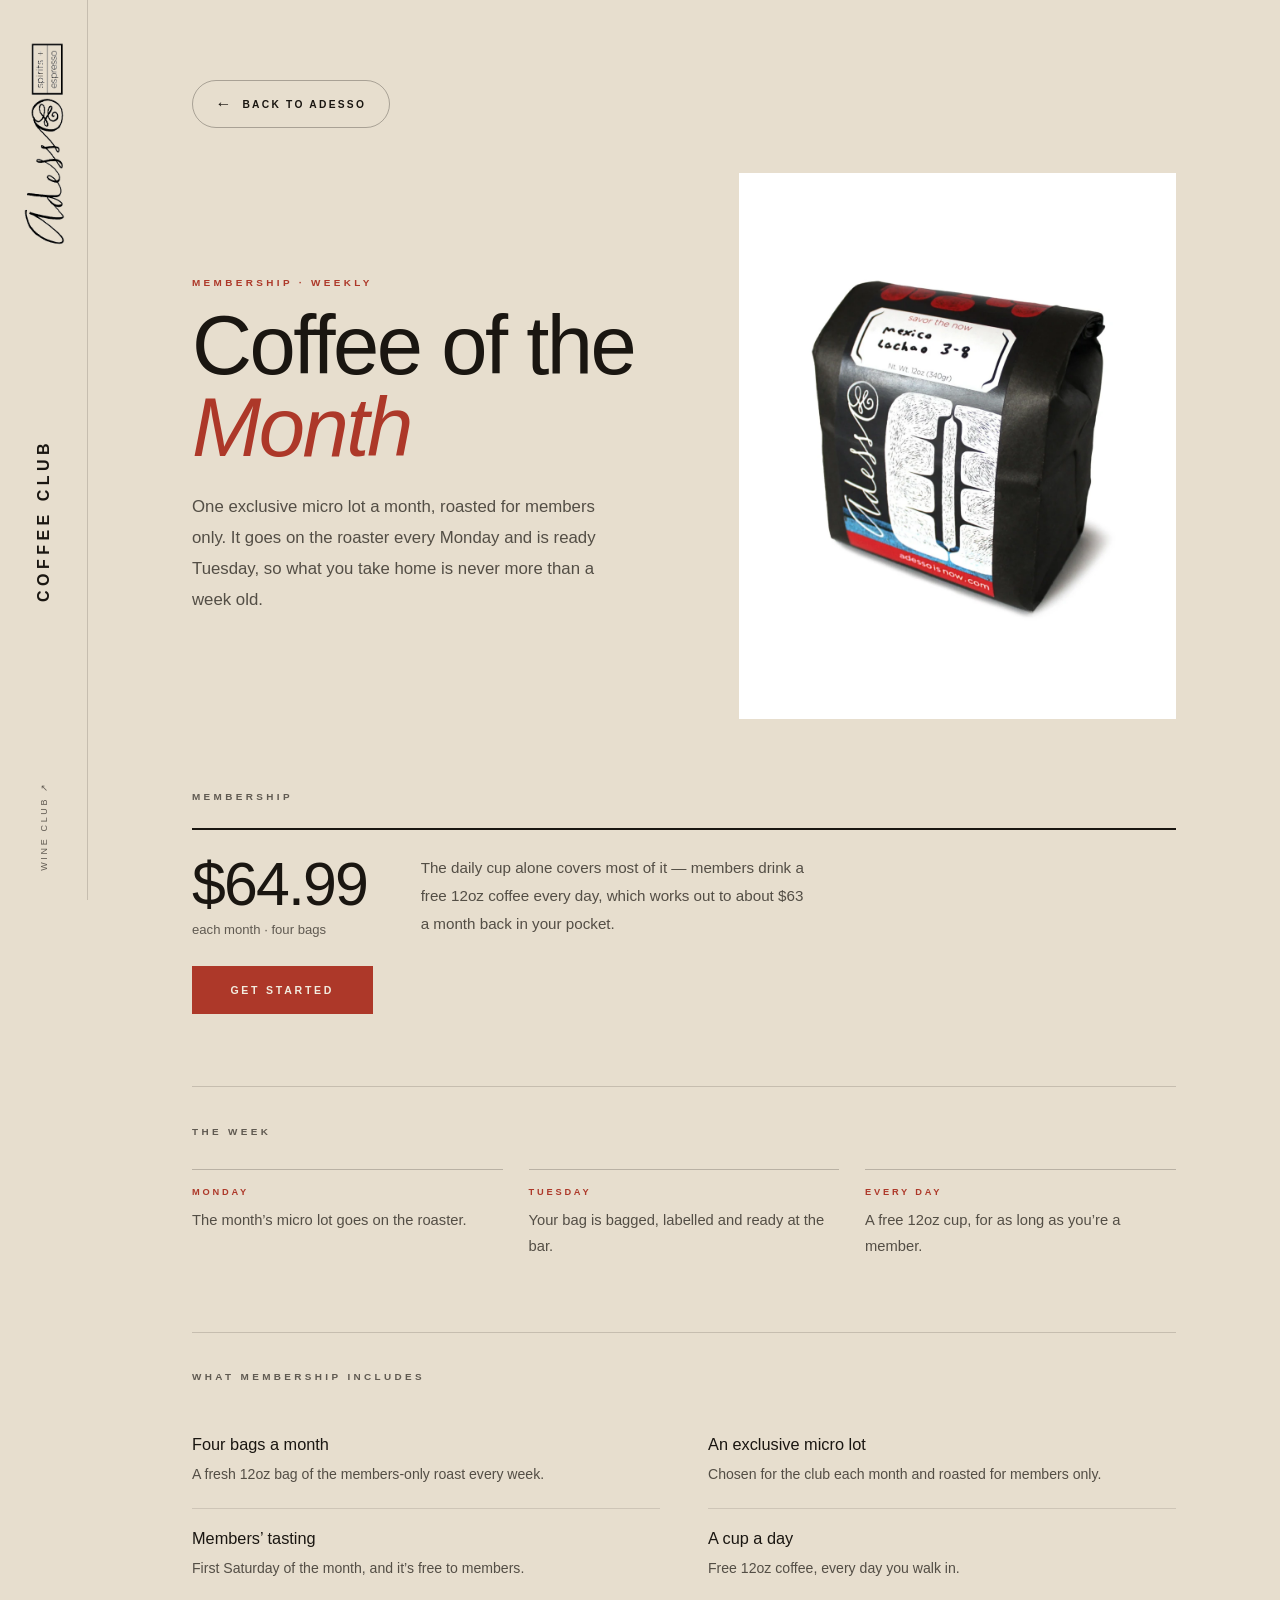
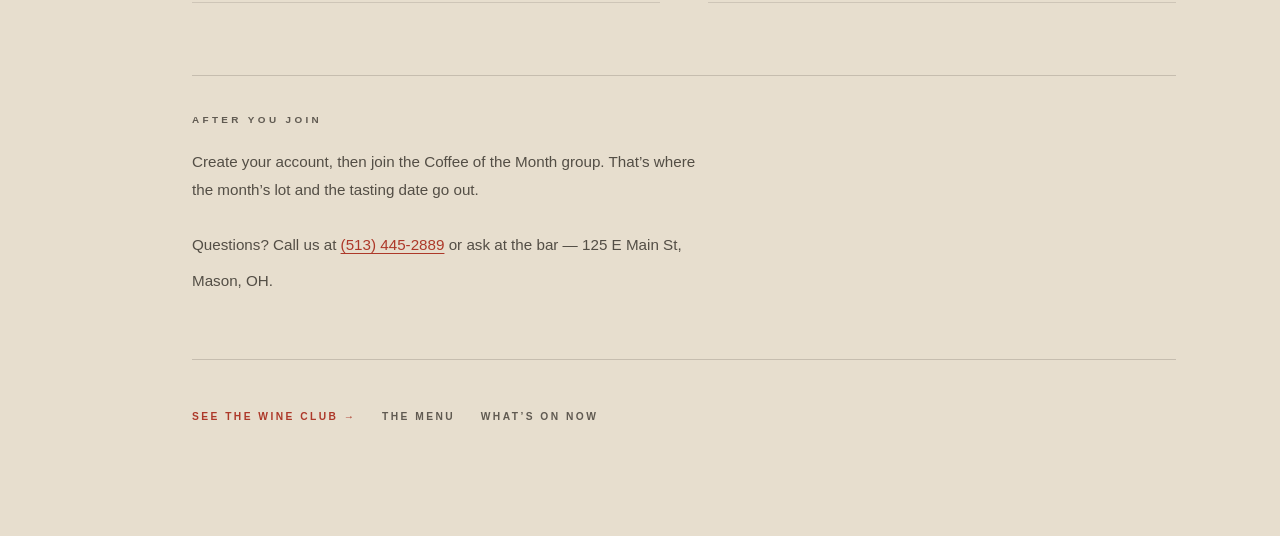
==== coffeeclub.html @ d61355c2 "Add Wine Club and Coffee Club, nav Bar -> Clubs Both clubs exist on the old Wix site but were missin" ====
<!doctype html>
<html lang="en">
<head>
<meta charset="utf-8">
<meta name="viewport" content="width=device-width, initial-scale=1">
<title>Coffee of the Month Club — Fresh Roast Weekly | Adesso Spirits + Espresso, Mason OH</title>
<meta name="description" content="Join the Adesso Coffee of the Month Club in Mason, Ohio. An exclusive micro lot each month, four freshly roasted bags, a members-only tasting, and a free 12oz cup every day. $64.99 a month.">
<link rel="canonical" href="https://adesso-site.pages.dev/coffeeclub">
<meta property="og:title" content="Coffee of the Month Club — Adesso Spirits + Espresso">
<meta property="og:description" content="An exclusive micro lot each month, roasted Mondays, plus a free 12oz cup every day you come in. Mason, Ohio.">
<meta property="og:type" content="website">
<meta property="og:url" content="https://adesso-site.pages.dev/coffeeclub">
<meta property="og:image" content="https://adesso-site.pages.dev/assets/coffee-club-bag.webp">
<meta property="og:site_name" content="Adesso Spirits + Espresso">
<meta property="og:locale" content="en_US">
<meta name="twitter:card" content="summary_large_image">
<meta name="twitter:title" content="Coffee of the Month Club — Adesso Spirits + Espresso">
<meta name="twitter:description" content="An exclusive micro lot each month, roasted Mondays, plus a free 12oz cup every day you come in. Mason, Ohio.">
<meta name="twitter:image" content="https://adesso-site.pages.dev/assets/coffee-club-bag.webp">
<link rel="icon" href="/favicon.ico" sizes="any">
<link rel="icon" type="image/png" sizes="32x32" href="/assets/favicon-32.png">
<script type="application/ld+json">
{
  "@context": "https://schema.org",
  "@graph": [
    {
      "@type": "WebPage",
      "@id": "https://adesso-site.pages.dev/coffeeclub#webpage",
      "url": "https://adesso-site.pages.dev/coffeeclub",
      "name": "Coffee of the Month Club — Adesso Spirits + Espresso",
      "description": "An exclusive micro lot each month, four freshly roasted bags, a members-only tasting, and a free 12oz cup of coffee every day.",
      "isPartOf": { "@id": "https://adesso-site.pages.dev/#website" },
      "about": { "@id": "https://adesso-site.pages.dev/#business" },
      "inLanguage": "en-US",
      "breadcrumb": { "@id": "https://adesso-site.pages.dev/coffeeclub#breadcrumb" }
    },
    {
      "@type": "BreadcrumbList",
      "@id": "https://adesso-site.pages.dev/coffeeclub#breadcrumb",
      "itemListElement": [
        { "@type": "ListItem", "position": 1, "name": "Home", "item": "https://adesso-site.pages.dev/" },
        { "@type": "ListItem", "position": 2, "name": "Coffee Club", "item": "https://adesso-site.pages.dev/coffeeclub" }
      ]
    },
    {
      "@type": "Product",
      "@id": "https://adesso-site.pages.dev/coffeeclub#product",
      "name": "Adesso Coffee of the Month Club",
      "description": "A monthly coffee membership at Adesso Spirits + Espresso in Mason, Ohio. An exclusive members-only micro lot each month, roasted every Monday and collected Tuesdays, four bags a month, a members-only tasting on the first Saturday, and a free 12oz cup of coffee every day.",
      "image": "https://adesso-site.pages.dev/assets/coffee-club-bag.webp",
      "brand": { "@id": "https://adesso-site.pages.dev/#business" },
      "offers": {
        "@type": "Offer",
        "name": "Coffee of the Month Club",
        "price": "64.99",
        "priceCurrency": "USD",
        "url": "https://square.link/u/p1awb0P3",
        "availability": "https://schema.org/InStock"
      }
    }
  ]
}
</script>
<style>
*,*::before,*::after{box-sizing:border-box;margin:0;padding:0}
html{scroll-behavior:smooth}
body{background:#e7dece;color:#1a1611;font-family:"Helvetica Neue",Helvetica,Arial,sans-serif;font-weight:300;-webkit-font-smoothing:antialiased}
a{color:#ad3829;text-decoration:none}a:hover{color:#8f2c22}
p a{text-decoration:underline;text-underline-offset:.18em}
img{max-width:100%;display:block}
.brandmark{max-width:none !important;width:auto !important;flex:0 0 auto}
::selection{background:#ad3829;color:#f2ecdf}
.cl-main{margin-left:88px}
.cl-topbar{display:none}
.cl-hero{display:grid;grid-template-columns:1.05fr .95fr;gap:4rem;align-items:center}
.cl-facts{display:grid;grid-template-columns:1fr 1fr;gap:0 3rem}
.cl-week{display:grid;grid-template-columns:repeat(3,1fr);gap:1.6rem}
.cl-buy{display:grid}
@media(max-width:900px){
  .cl-rail{display:none !important}
  .cl-main{margin-left:0 !important;padding-top:60px}
  .cl-topbar{display:flex !important}
  .cl-pad{padding:2.5rem 1.4rem 4rem !important}
  .cl-hero{grid-template-columns:1fr !important;gap:2.4rem !important}
  .cl-facts{grid-template-columns:1fr !important}
  .cl-week{grid-template-columns:1fr !important;gap:1.1rem !important}
  .cl-buy{grid-template-columns:1fr !important;gap:1.6rem !important}
  .cl-h1{font-size:clamp(2.8rem,14vw,4.2rem) !important}
}
@media(prefers-reduced-motion:reduce){*{animation:none !important;transition:none !important}}
</style>
</head>
<body>
<div style="position:relative;min-height:100vh;">

<aside class="cl-rail" style="position:fixed;top:0;left:0;bottom:0;width:88px;z-index:150;background:#e7dece;border-right:1px solid rgba(26,22,17,.16);display:flex;flex-direction:column;align-items:center;justify-content:space-between;padding:1.8rem 0;">
  <a href="/" aria-label="Adesso home" style="flex:0 0 auto;display:flex;align-items:center;justify-content:center;height:230px;overflow:hidden;">
    <img class="brandmark" src="/assets/wordmark-script.gif" alt="Adesso" width="510" height="105" style="height:42px;transform:rotate(-90deg);">
  </a>
  <span style="writing-mode:vertical-rl;transform:rotate(180deg);font-size:1rem;letter-spacing:.28em;text-transform:uppercase;font-weight:600;color:#1a1611;">Coffee Club</span>
  <a href="/wineclub" style="writing-mode:vertical-rl;transform:rotate(180deg);font-size:.56rem;letter-spacing:.3em;text-transform:uppercase;color:rgba(26,22,17,.66);">Wine Club &nearr;</a>
</aside>

<div class="cl-topbar" style="position:fixed;top:0;left:0;right:0;z-index:150;background:rgba(231,222,206,.96);backdrop-filter:blur(12px);border-bottom:1px solid rgba(26,22,17,.14);align-items:center;justify-content:space-between;padding:.9rem 1.4rem;height:60px;">
  <a href="/" aria-label="Adesso home" style="display:inline-flex;align-items:center;min-height:44px;"><img class="brandmark" src="/assets/wordmark-script.gif" alt="Adesso" width="510" height="105" style="height:30px;"></a>
  <a href="/wineclub" style="font-size:.6rem;letter-spacing:.2em;text-transform:uppercase;border:1px solid rgba(26,22,17,.28);border-radius:999px;padding:.6rem .9rem;color:#1a1611;display:inline-flex;align-items:center;min-height:44px;">Wine Club</a>
</div>

<main class="cl-main">
  <div class="cl-pad" style="max-width:1080px;margin:0 auto;padding:5rem 3rem 6rem;">

    <a href="/#clubs" style="display:inline-flex;align-items:center;gap:.55rem;font-size:.64rem;letter-spacing:.22em;text-transform:uppercase;font-weight:600;border:1px solid rgba(26,22,17,.3);border-radius:999px;padding:.72rem 1.4rem;color:#1a1611;margin-bottom:2.8rem;min-height:48px;"><span style="font-size:1rem;line-height:1;">&larr;</span> Back to Adesso</a>

    <div class="cl-hero" style="margin-bottom:4.5rem;">
      <header>
        <p style="font-size:.62rem;letter-spacing:.34em;text-transform:uppercase;color:#ad3829;font-weight:600;margin-bottom:1.1rem;">Membership &middot; Weekly</p>
        <h1 class="cl-h1" style="font-weight:400;font-size:clamp(3rem,7vw,5.2rem);line-height:.98;letter-spacing:-.03em;margin-bottom:1.4rem;">Coffee of the <span style="font-style:italic;color:#ad3829;">Month</span></h1>
        <p style="font-size:1.05rem;line-height:1.85;color:rgba(26,22,17,.72);max-width:46ch;">One exclusive micro lot a month, roasted for members only. It goes on the roaster every Monday and is ready Tuesday, so what you take home is never more than a week old.</p>
      </header>
      <div style="aspect-ratio:4/5;background:#ffffff;display:flex;align-items:center;justify-content:center;padding:2rem;">
        <img src="/assets/coffee-club-bag.webp" width="900" height="900" decoding="async" alt="Adesso members-only 12oz coffee bag, hand-labelled Mexico Lachao 3-8" style="width:100%;height:auto;object-fit:contain;">
      </div>
    </div>

    <section aria-labelledby="join" style="margin-bottom:4.5rem;">
      <h2 id="join" style="font-size:.62rem;letter-spacing:.34em;text-transform:uppercase;color:rgba(26,22,17,.66);font-weight:600;margin-bottom:1.6rem;">Membership</h2>
      <div class="cl-buy" style="border-top:2px solid #1a1611;padding-top:1.5rem;display:grid;grid-template-columns:auto minmax(0,1fr);gap:3rem;align-items:start;">
        <div>
          <p style="font-family:'Helvetica Neue',Helvetica,Arial,sans-serif;font-weight:300;font-size:clamp(2.6rem,5.5vw,3.8rem);line-height:1;letter-spacing:-.03em;margin-bottom:.5rem;">$64.99</p>
          <p style="font-size:.82rem;color:rgba(26,22,17,.66);margin-bottom:1.8rem;">each month &middot; four bags</p>
          <a href="https://square.link/u/p1awb0P3" target="_blank" rel="noopener" style="display:inline-flex;align-items:center;justify-content:center;background:#ad3829;color:#f2ecdf;font-size:.66rem;font-weight:600;letter-spacing:.26em;text-transform:uppercase;padding:1.1rem 2.4rem;min-height:48px;transition:background .25s ease;">Get started</a>
        </div>
        <p style="font-size:.95rem;line-height:1.85;color:rgba(26,22,17,.72);max-width:46ch;">The daily cup alone covers most of it &mdash; members drink a free 12oz coffee every day, which works out to about $63 a month back in your pocket.</p>
      </div>
    </section>

    <section aria-labelledby="rhythm" style="margin-bottom:4.5rem;border-top:1px solid rgba(26,22,17,.16);padding-top:2.4rem;">
      <h2 id="rhythm" style="font-size:.62rem;letter-spacing:.34em;text-transform:uppercase;color:rgba(26,22,17,.66);font-weight:600;margin-bottom:2rem;">The week</h2>
      <div class="cl-week">
        <div style="border-top:1px solid rgba(26,22,17,.22);padding-top:1.1rem;">
          <p style="font-size:.58rem;letter-spacing:.3em;text-transform:uppercase;color:#ad3829;font-weight:600;margin-bottom:.7rem;">Monday</p>
          <p style="font-size:.92rem;line-height:1.75;color:rgba(26,22,17,.72);">The month&rsquo;s micro lot goes on the roaster.</p>
        </div>
        <div style="border-top:1px solid rgba(26,22,17,.22);padding-top:1.1rem;">
          <p style="font-size:.58rem;letter-spacing:.3em;text-transform:uppercase;color:#ad3829;font-weight:600;margin-bottom:.7rem;">Tuesday</p>
          <p style="font-size:.92rem;line-height:1.75;color:rgba(26,22,17,.72);">Your bag is bagged, labelled and ready at the bar.</p>
        </div>
        <div style="border-top:1px solid rgba(26,22,17,.22);padding-top:1.1rem;">
          <p style="font-size:.58rem;letter-spacing:.3em;text-transform:uppercase;color:#ad3829;font-weight:600;margin-bottom:.7rem;">Every day</p>
          <p style="font-size:.92rem;line-height:1.75;color:rgba(26,22,17,.72);">A free 12oz cup, for as long as you&rsquo;re a member.</p>
        </div>
      </div>
    </section>

    <section aria-labelledby="included" style="margin-bottom:4.5rem;border-top:1px solid rgba(26,22,17,.16);padding-top:2.4rem;">
      <h2 id="included" style="font-size:.62rem;letter-spacing:.34em;text-transform:uppercase;color:rgba(26,22,17,.66);font-weight:600;margin-bottom:2rem;">What membership includes</h2>
      <div class="cl-facts">
        <div style="padding:1.3rem 0;border-bottom:1px solid rgba(26,22,17,.12);">
          <h3 style="font-weight:500;font-size:1.02rem;margin-bottom:.5rem;">Four bags a month</h3>
          <p style="font-size:.88rem;line-height:1.75;color:rgba(26,22,17,.72);">A fresh 12oz bag of the members-only roast every week.</p>
        </div>
        <div style="padding:1.3rem 0;border-bottom:1px solid rgba(26,22,17,.12);">
          <h3 style="font-weight:500;font-size:1.02rem;margin-bottom:.5rem;">An exclusive micro lot</h3>
          <p style="font-size:.88rem;line-height:1.75;color:rgba(26,22,17,.72);">Chosen for the club each month and roasted for members only.</p>
        </div>
        <div style="padding:1.3rem 0;border-bottom:1px solid rgba(26,22,17,.12);">
          <h3 style="font-weight:500;font-size:1.02rem;margin-bottom:.5rem;">Members&rsquo; tasting</h3>
          <p style="font-size:.88rem;line-height:1.75;color:rgba(26,22,17,.72);">First Saturday of the month, and it&rsquo;s free to members.</p>
        </div>
        <div style="padding:1.3rem 0;border-bottom:1px solid rgba(26,22,17,.12);">
          <h3 style="font-weight:500;font-size:1.02rem;margin-bottom:.5rem;">A cup a day</h3>
          <p style="font-size:.88rem;line-height:1.75;color:rgba(26,22,17,.72);">Free 12oz coffee, every day you walk in.</p>
        </div>
      </div>
    </section>

    <section aria-labelledby="howto" style="border-top:1px solid rgba(26,22,17,.16);padding-top:2.4rem;">
      <h2 id="howto" style="font-size:.62rem;letter-spacing:.34em;text-transform:uppercase;color:rgba(26,22,17,.66);font-weight:600;margin-bottom:1.4rem;">After you join</h2>
      <p style="font-size:.95rem;line-height:1.85;color:rgba(26,22,17,.72);max-width:60ch;margin-bottom:1.2rem;">Create your account, then join the Coffee of the Month group. That&rsquo;s where the month&rsquo;s lot and the tasting date go out.</p>
      <p style="font-size:.95rem;line-height:1.85;color:rgba(26,22,17,.72);max-width:60ch;">Questions? Call us at <a href="tel:+15134452889" style="display:inline-block;padding:.5rem 0;">(513) 445-2889</a> or ask at the bar &mdash; 125 E Main St, Mason, OH.</p>
    </section>

    <footer style="margin-top:4rem;border-top:1px solid rgba(26,22,17,.16);padding-top:2rem;display:flex;gap:1.6rem;flex-wrap:wrap;">
      <a href="/wineclub" style="font-size:.64rem;letter-spacing:.24em;text-transform:uppercase;font-weight:600;display:inline-flex;align-items:center;min-height:48px;">See the Wine Club &rarr;</a>
      <a href="/menu" style="font-size:.64rem;letter-spacing:.24em;text-transform:uppercase;font-weight:600;color:rgba(26,22,17,.66);display:inline-flex;align-items:center;min-height:48px;">The menu</a>
      <a href="/live" style="font-size:.64rem;letter-spacing:.24em;text-transform:uppercase;font-weight:600;color:rgba(26,22,17,.66);display:inline-flex;align-items:center;min-height:48px;">What&rsquo;s on now</a>
    </footer>

  </div>
</main>
</div>
</body>
</html>
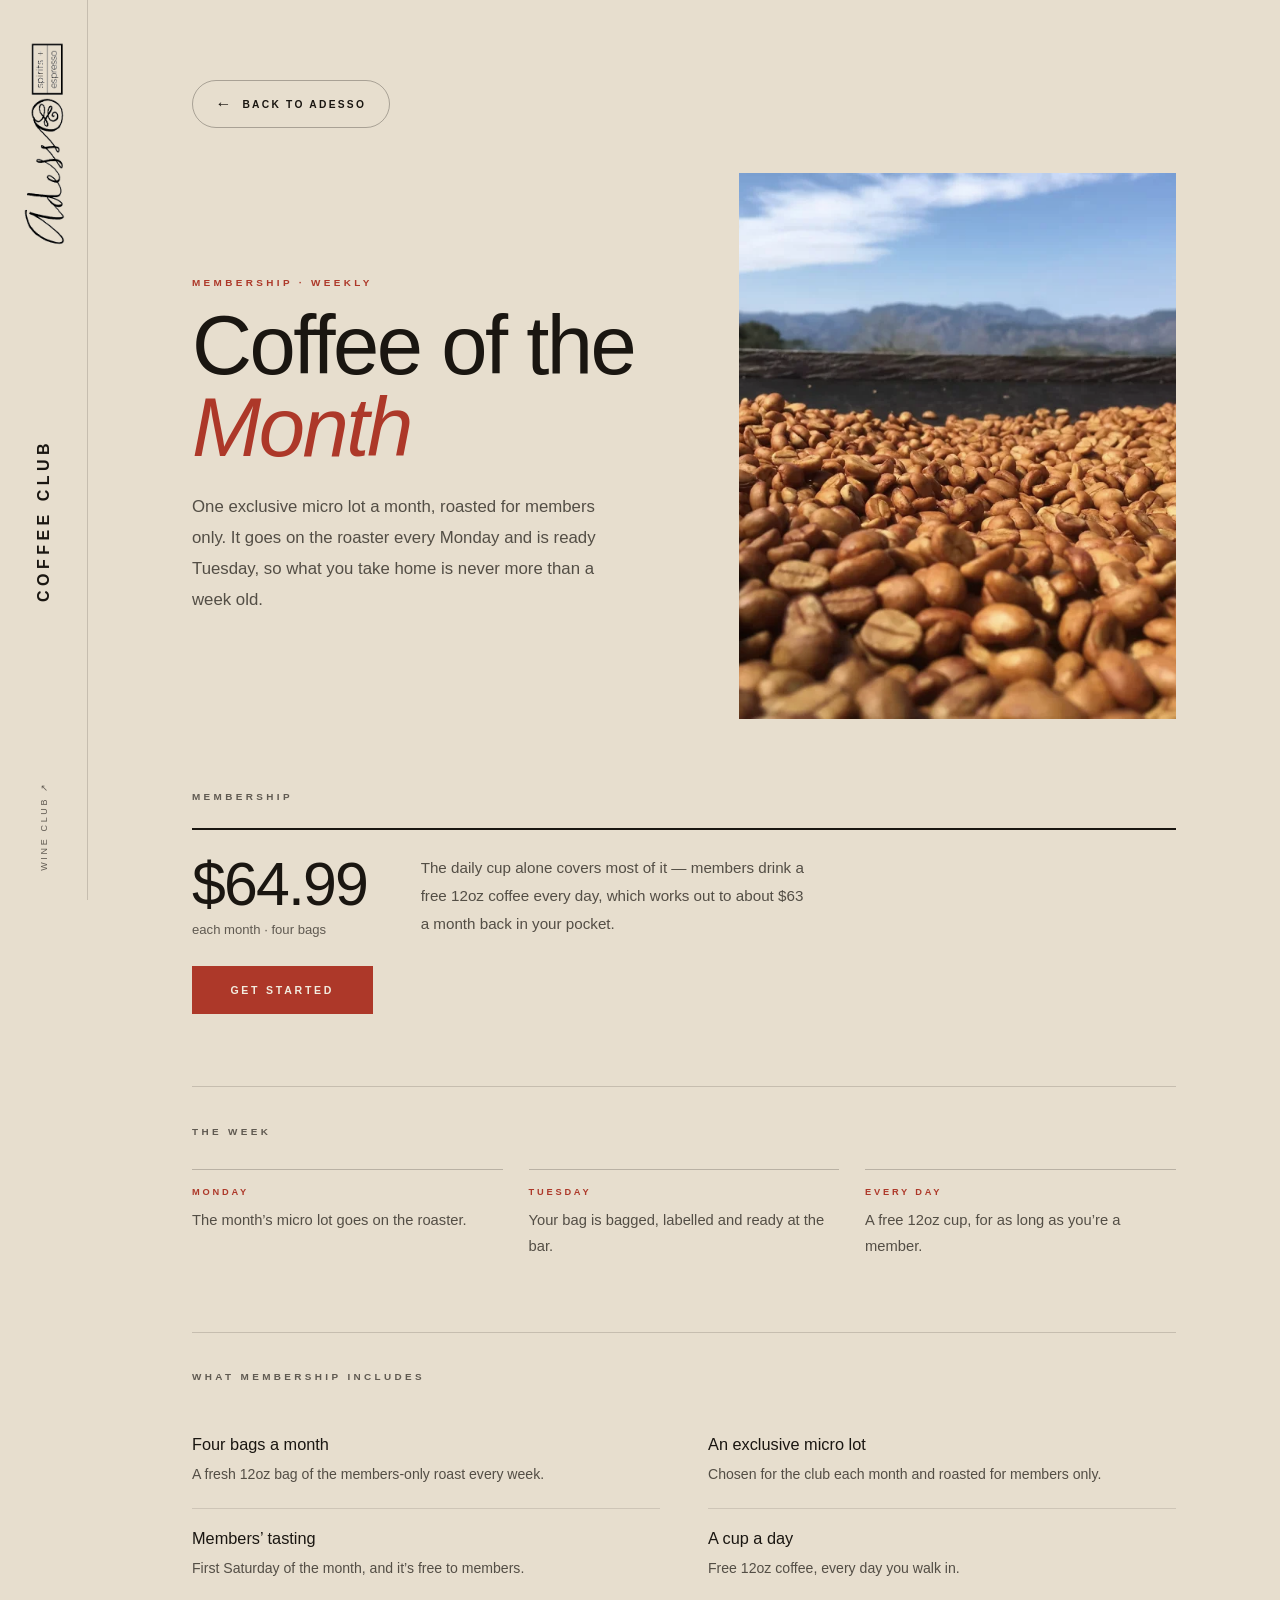
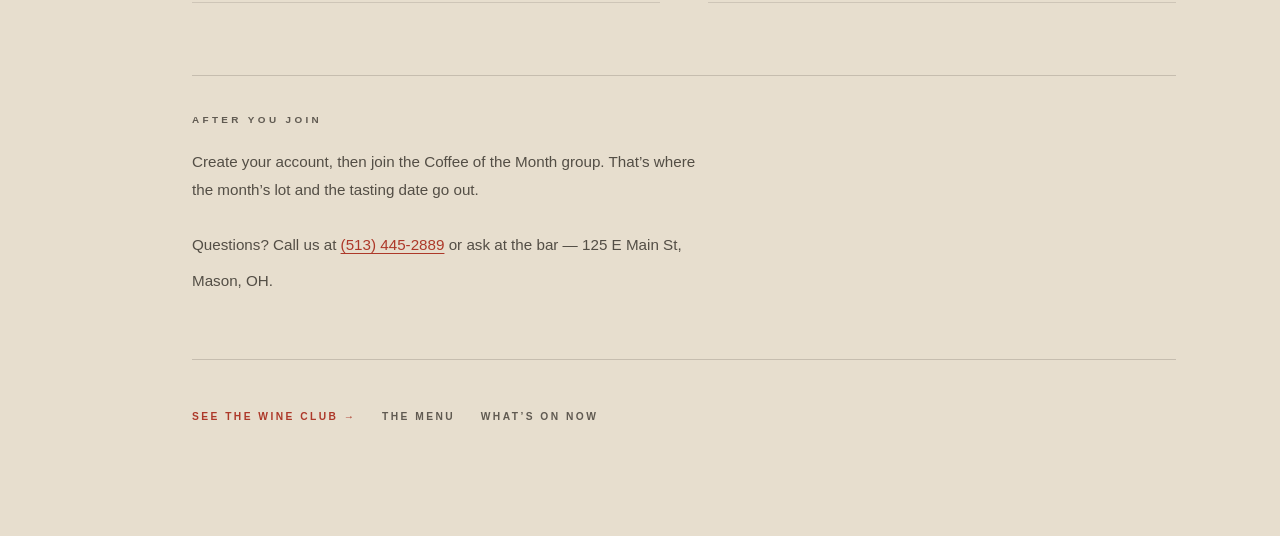
==== commit 5747a25e: "Use the origin drying-patio photo for the Coffee Club Chuck supplied IMG_6537: beans drying in the s" ====
--- a/coffeeclub.html
+++ b/coffeeclub.html
@@ -10,13 +10,13 @@
 <meta property="og:description" content="An exclusive micro lot each month, roasted Mondays, plus a free 12oz cup every day you come in. Mason, Ohio.">
 <meta property="og:type" content="website">
 <meta property="og:url" content="https://adesso-site.pages.dev/coffeeclub">
-<meta property="og:image" content="https://adesso-site.pages.dev/assets/coffee-club-bag.webp">
+<meta property="og:image" content="https://adesso-site.pages.dev/assets/coffee-club-1064.webp">
 <meta property="og:site_name" content="Adesso Spirits + Espresso">
 <meta property="og:locale" content="en_US">
 <meta name="twitter:card" content="summary_large_image">
 <meta name="twitter:title" content="Coffee of the Month Club — Adesso Spirits + Espresso">
 <meta name="twitter:description" content="An exclusive micro lot each month, roasted Mondays, plus a free 12oz cup every day you come in. Mason, Ohio.">
-<meta name="twitter:image" content="https://adesso-site.pages.dev/assets/coffee-club-bag.webp">
+<meta name="twitter:image" content="https://adesso-site.pages.dev/assets/coffee-club-1064.webp">
 <link rel="icon" href="/favicon.ico" sizes="any">
 <link rel="icon" type="image/png" sizes="32x32" href="/assets/favicon-32.png">
 <script type="application/ld+json">
@@ -47,7 +47,7 @@
       "@id": "https://adesso-site.pages.dev/coffeeclub#product",
       "name": "Adesso Coffee of the Month Club",
       "description": "A monthly coffee membership at Adesso Spirits + Espresso in Mason, Ohio. An exclusive members-only micro lot each month, roasted every Monday and collected Tuesdays, four bags a month, a members-only tasting on the first Saturday, and a free 12oz cup of coffee every day.",
-      "image": "https://adesso-site.pages.dev/assets/coffee-club-bag.webp",
+      "image": "https://adesso-site.pages.dev/assets/coffee-club-1064.webp",
       "brand": { "@id": "https://adesso-site.pages.dev/#business" },
       "offers": {
         "@type": "Offer",
@@ -117,8 +117,8 @@
         <h1 class="cl-h1" style="font-weight:400;font-size:clamp(3rem,7vw,5.2rem);line-height:.98;letter-spacing:-.03em;margin-bottom:1.4rem;">Coffee of the <span style="font-style:italic;color:#ad3829;">Month</span></h1>
         <p style="font-size:1.05rem;line-height:1.85;color:rgba(26,22,17,.72);max-width:46ch;">One exclusive micro lot a month, roasted for members only. It goes on the roaster every Monday and is ready Tuesday, so what you take home is never more than a week old.</p>
       </header>
-      <div style="aspect-ratio:4/5;background:#ffffff;display:flex;align-items:center;justify-content:center;padding:2rem;">
-        <img src="/assets/coffee-club-bag.webp" width="900" height="900" decoding="async" alt="Adesso members-only 12oz coffee bag, hand-labelled Mexico Lachao 3-8" style="width:100%;height:auto;object-fit:contain;">
+      <div style="aspect-ratio:4/5;overflow:hidden;background:#ded4c2;">
+        <img src="/assets/coffee-club-1064.webp" srcset="/assets/coffee-club-700.webp 700w, /assets/coffee-club-1064.webp 1064w" sizes="(max-width:900px) 100vw, 46vw" width="1064" height="1064" decoding="async" alt="Coffee beans drying in the sun on a raised patio at origin, mountains behind" style="width:100%;height:100%;object-fit:cover;object-position:center 62%;filter:saturate(.82);">
       </div>
     </div>
 
